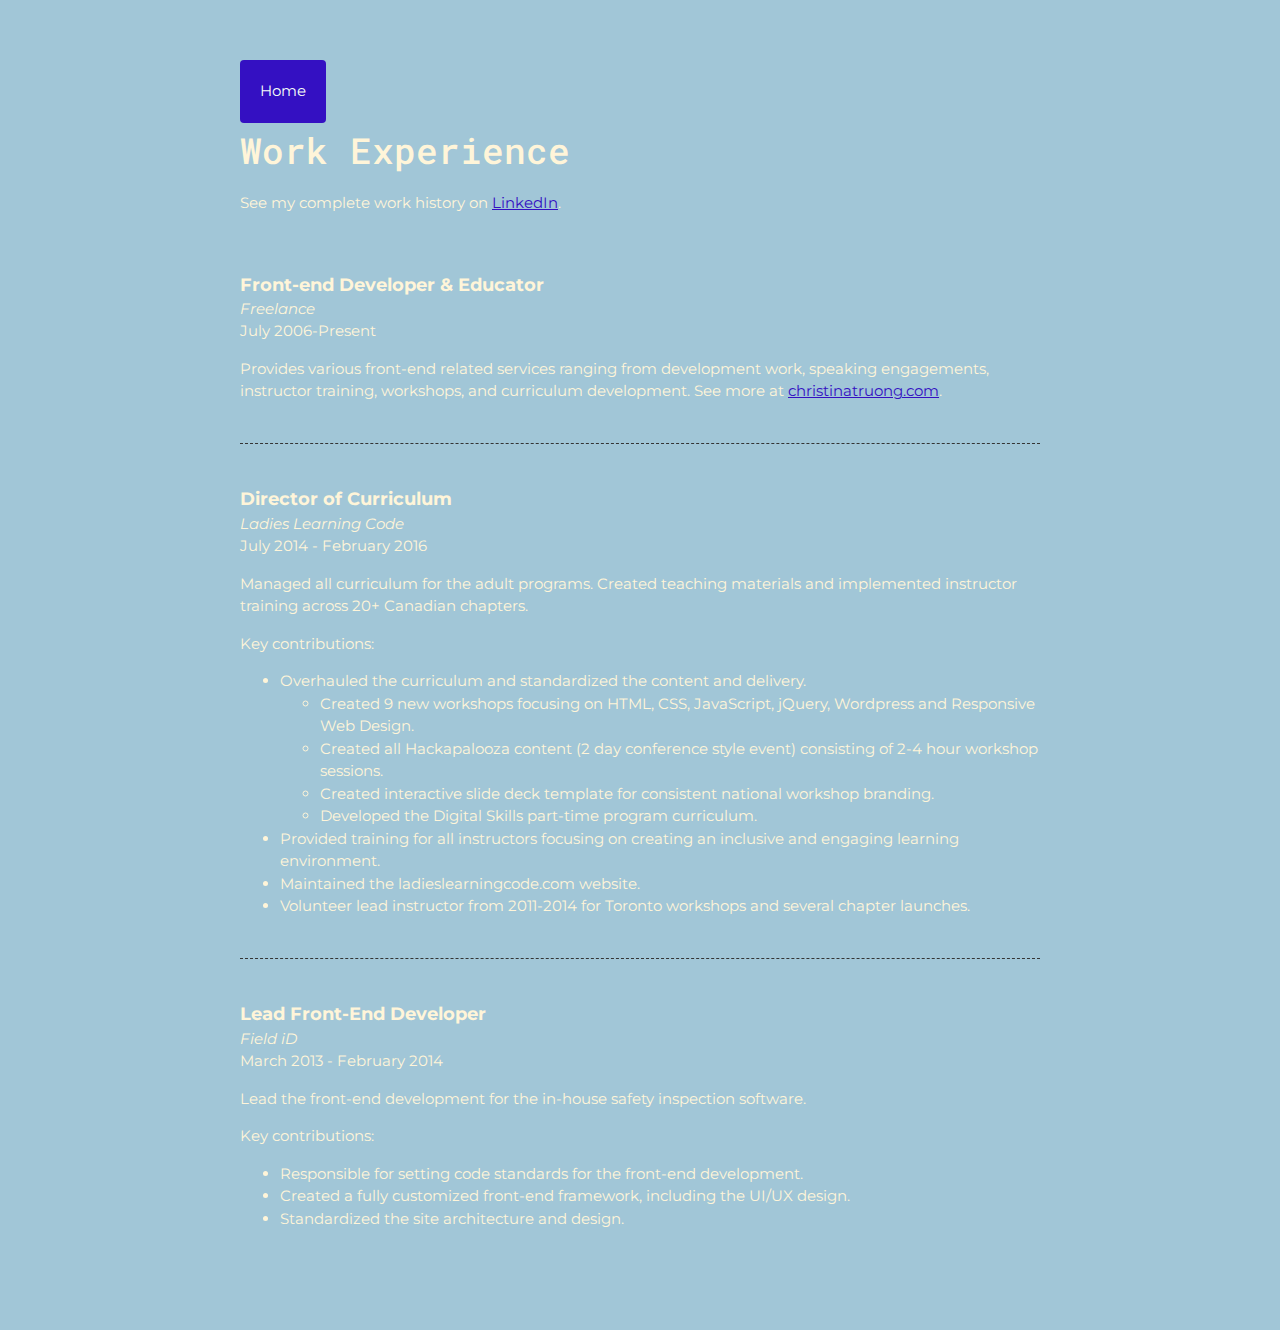
==== challlenge 2/workexp.html @ 017d0709 "part 2" ====
<!DOCTYPE html>
<html lang="en">
  <head>
    <meta charset="UTF-8">
    <meta name="viewport" content="width=device-width, initial-scale=1.0">
    <title>Christina Truong, Tech Educator + Front-end Developer</title>
    <link href="https://fonts.googleapis.com/css?family=Caveat|Montserrat:400,600&display=swap" rel="stylesheet">
    <link href="https://fonts.googleapis.com/css?family=Abril+Fatface|Roboto+Mono:500,700&display=swap" rel="stylesheet">
    <link rel="stylesheet" href="css/styles.css">
  </head>
  <body>
    <main>
    

      <!-- ****************  WORK EXPERIENCE  ******************** -->
      <section class="work-experience">
        <div class="content-wrap item-details divider">
          <a class="btn-special" href="index.html">Home</a>   
          <h2>Work Experience</h2>
          <p>See my complete work history on <a href="https://www.linkedin.com/in/christinatruong/">LinkedIn</a>.</p>

          <!-- Job 1 -->
          <section class="job-item">
            <div class="job-details">
              <h3>Front-end Developer & Educator</h3>
              <p>Freelance</p>
              <p>July 2006-Present</p>
            </div>
            <div class="job-summary">
              <p>Provides various front-end related services ranging from development work, speaking engagements, instructor training, workshops, and curriculum development. See more at  <a href="http://christinatruong.com">christinatruong.com</a>.</p>
            </div>
          </section>

          <!-- Job 2 -->
          <section class="job-item">
            <div class="job-details">
              <h3>Director of Curriculum</h3>
              <p>Ladies Learning Code</p>
              <p>July 2014 - February 2016</p>
            </div>
            <div class="job-summary">
              <p>Managed all curriculum for the adult programs. Created teaching materials and implemented instructor training across 20+ Canadian chapters.</p>
              <p>Key contributions:</p>
              <ul>
                <li>Overhauled the curriculum and standardized the content and delivery.
                  <ul>
                    <li>Created 9 new workshops focusing on HTML, CSS, JavaScript, jQuery, Wordpress and Responsive Web Design.</li>
                    <li>Created all Hackapalooza content (2 day conference style event) consisting of 2-4 hour workshop sessions.</li>
                    <li>Created interactive slide deck template for consistent national workshop branding.</li>
                    <li>Developed the Digital Skills part-time program curriculum.</li>
                  </ul>
                </li>
                <li>Provided training for all instructors focusing on creating an inclusive and engaging learning environment.</li>
                <li>Maintained the ladieslearningcode.com website.</li>
                <li>Volunteer lead instructor from 2011-2014 for Toronto workshops and several chapter launches.</li>
              </ul>
            </div>
          </section>

          <!-- Job 3 -->
          <section class="job-item">
            <div class="job-details">
              <h3>Lead Front-End Developer</h3>
              <p>Field iD</p>
              <p>March 2013 - February 2014</p>
            </div>
            <div class="job-summary">
              <p>Lead the front-end development for the in-house safety inspection software.</p>
              <p>Key contributions:</p>
              <ul>
                <li>Responsible for setting code standards for the front-end development.</li>
                <li>Created a fully customized front-end framework, including the UI/UX design.</li>
                <li>Standardized the site architecture and design.</li>
              </ul>
            </div>
          </section>
        </div>
      </section>

 
    </main>
  </body>
</html>
---- challlenge 2/css/styles.css ----
/*
COLOR PALETTE
https://coolors.co/f7fff7-343434-2f3061-ffe66d-a1c6d7
#F7FFF7 - almost white
#343434 - dark gray - almost black
#2F3061 - blue dark
#FFE66D - yellow
#A1C6D7 - blue light
*/


/* Global styles
------------------------------------*/
html {
  box-sizing: border-box;
}
*, *:before, *:after {
  box-sizing: inherit;
}

body {
  color: #fff5d9;
  margin: 0;
  padding: 0;
  font-family: 'Montserrat', sans-serif;
  font-size: 15px;
  line-height: 1.5;
}
img {
  width: 300px;
}
a {
  color: #3410c2;
}
a:hover {
  text-decoration: none;
}
h1 {
  font-size: 82px;
  font-weight: 700;
  line-height: 1;
}
h2 {
  font-size: 36px;
  font-weight: 500;
}
h1, h2 {
  font-family: 'Roboto Mono', monospace;
  margin: 0;
}
.content-wrap {
  max-width: 800px;
  width: 85%;
  margin: 0 auto;
  padding: 60px 0;
}
h3 {
  margin-bottom: 0;
}
.item-details h3 + p {
  font-style: italic;
}
.item-details h3 ~ p {
  margin: 0;
}
.divider > section {
  border-bottom: 1px dashed #343434;
  padding: 25px 0;
}
.divider > section:last-of-type {
  border-bottom: none;
}


/* Profile
------------------------------------*/
header {
  background: #19181A;
  color: #F7FFF7;
}


/* Projects
------------------------------------*/
.projects {
  background: #2a7fa8;
}
.projects a {
  color: #2F3061;
}
.projects .btn,.btn-special{
  color: #F7FFF7;
  background: #3410c2;
  text-decoration: none;
  padding: 8px;
  border-radius: 4px;
  display: inline-block;
}
.btn-special{
  padding: 20px;
}
.projects .btn:hover {
  background: rgba(47, 48, 97, 80%);
}
.project-item {
  overflow: hidden;
}
.project-item h3 {
  margin-top: 0;
}


/* Work Experience
------------------------------------*/
.work-experience {
  background: #A1C6D7;
}



/* Education
------------------------------------*/
.education {
  background-image: url(../images/warm.jpg);
  background-size: cover;
  background-position: top right;
  padding-bottom: 100px;
}
.education p {
  width: 60%;
}


/* Contact Info
------------------------------------*/
footer {
  background: #3410c2;
  color: #F7FFF7 !important;
}
.contact-list {
  list-style-type: none;
  padding: 0;
}
.contact-list a {
  padding: 15px;
  color: #F7FFF7 !important;
  display: inline-block;
}
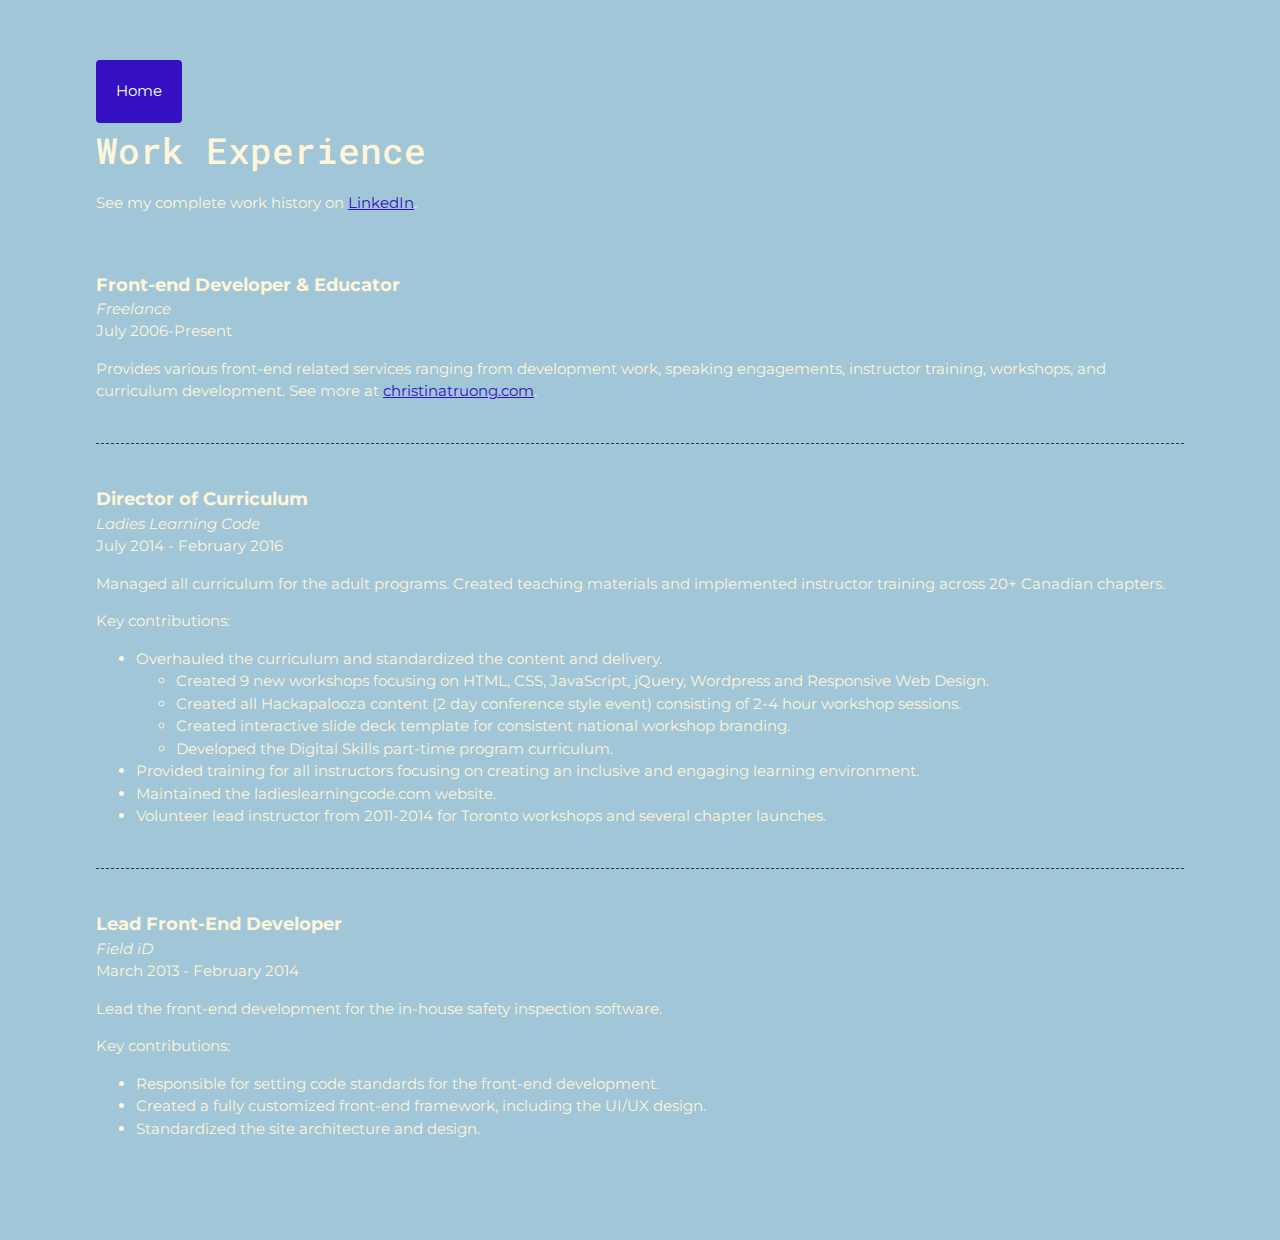
==== commit 9bab91da: "final gallery" ====
--- a/challlenge 2/workexp.html
+++ b/challlenge 2/workexp.html
@@ -14,7 +14,7 @@
 
       <!-- ****************  WORK EXPERIENCE  ******************** -->
       <section class="work-experience">
-        <div class="content-wrap item-details divider">
+        <div class="content-wrap item-details divider ">
           <a class="btn-special" href="index.html">Home</a>   
           <h2>Work Experience</h2>
           <p>See my complete work history on <a href="https://www.linkedin.com/in/christinatruong/">LinkedIn</a>.</p>
--- a/challlenge 2/css/styles.css
+++ b/challlenge 2/css/styles.css
@@ -49,7 +49,7 @@
   margin: 0;
 }
 .content-wrap {
-  max-width: 800px;
+  max-width: 1200px;
   width: 85%;
   margin: 0 auto;
   padding: 60px 0;
@@ -130,7 +130,27 @@
   width: 60%;
 }
 
-
+/* Hobby
+------------------------------------*/
+.hobby{
+  background: #19181A;
+  margin: 0;
+}
+.gallery{
+  max-width: 1200px;
+  margin-top: 20px;
+  margin-bottom: 20px;
+}
+.gallery-item{
+  float: left;
+  margin-right: 60px;
+  margin-bottom: 20px;
+}
+.clearfix::after {
+  content: "";
+  clear: both;
+  display: table;
+}
 /* Contact Info
 ------------------------------------*/
 footer {
